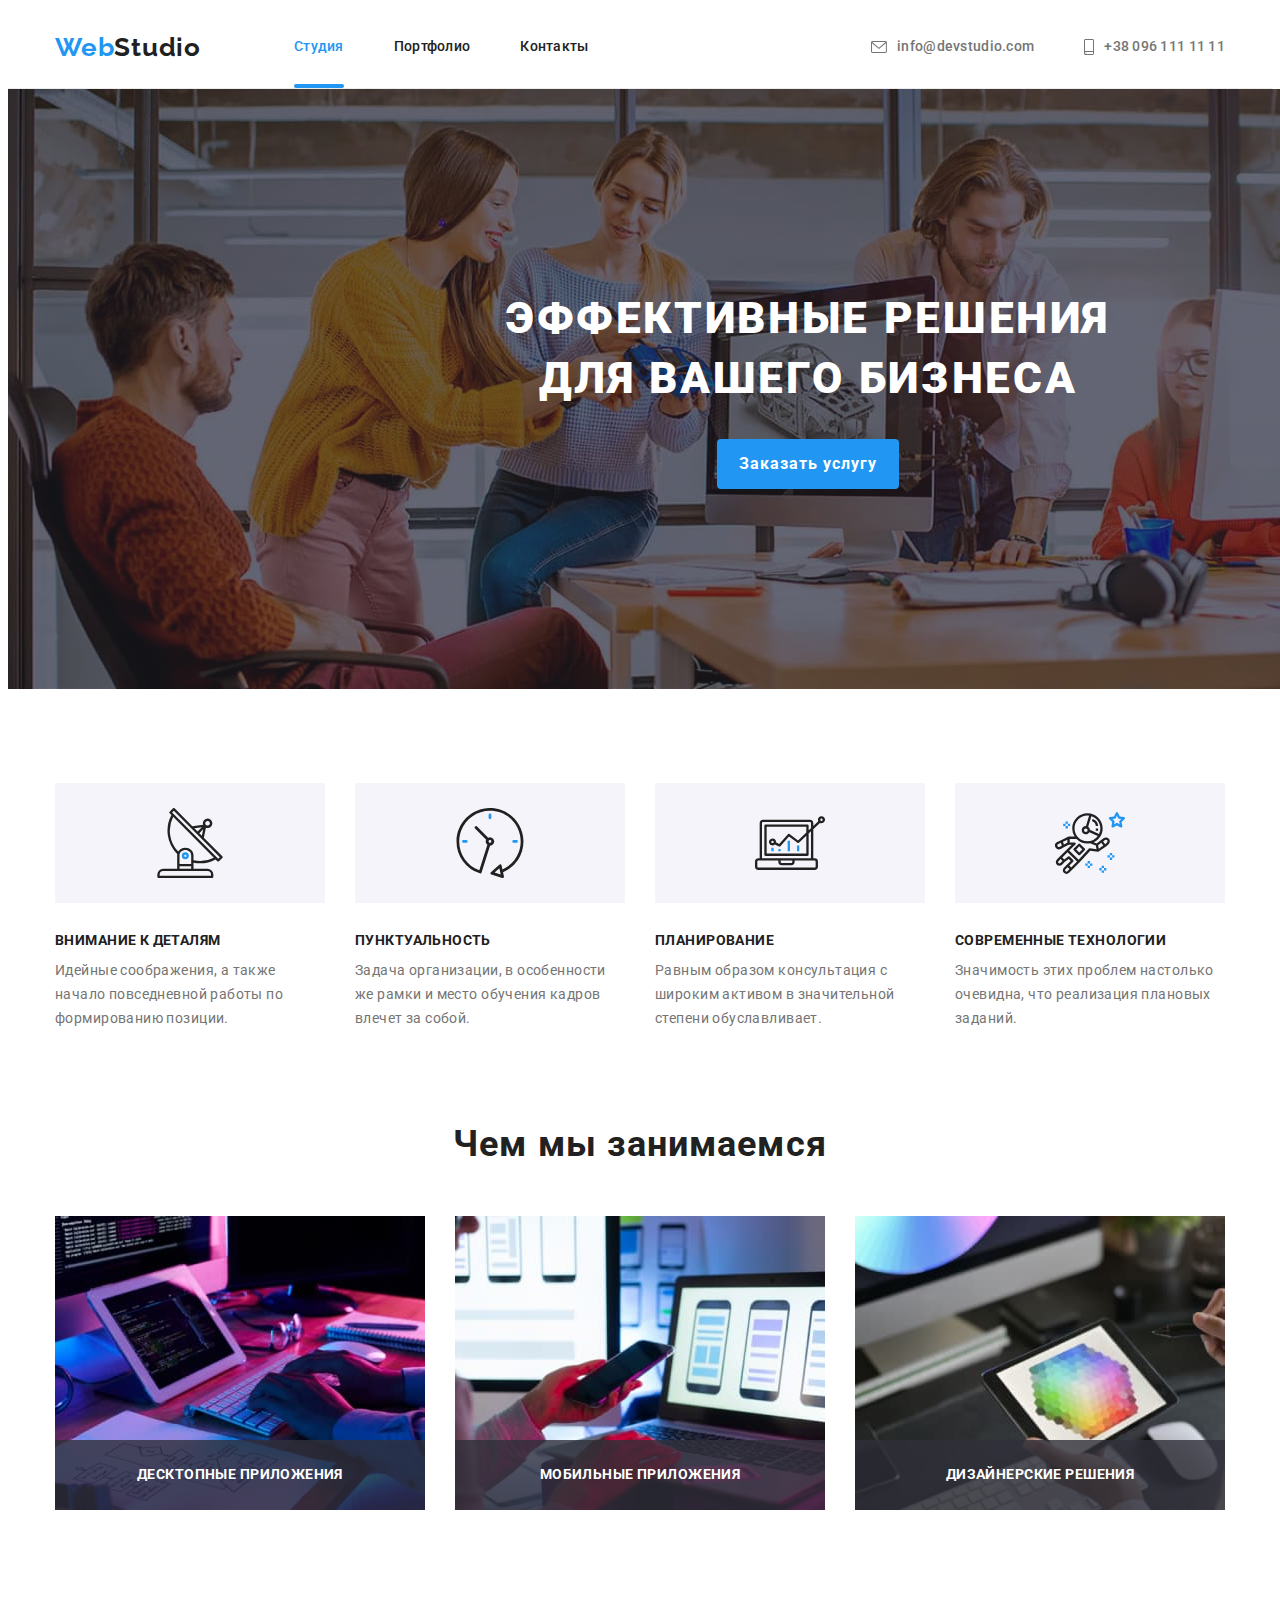
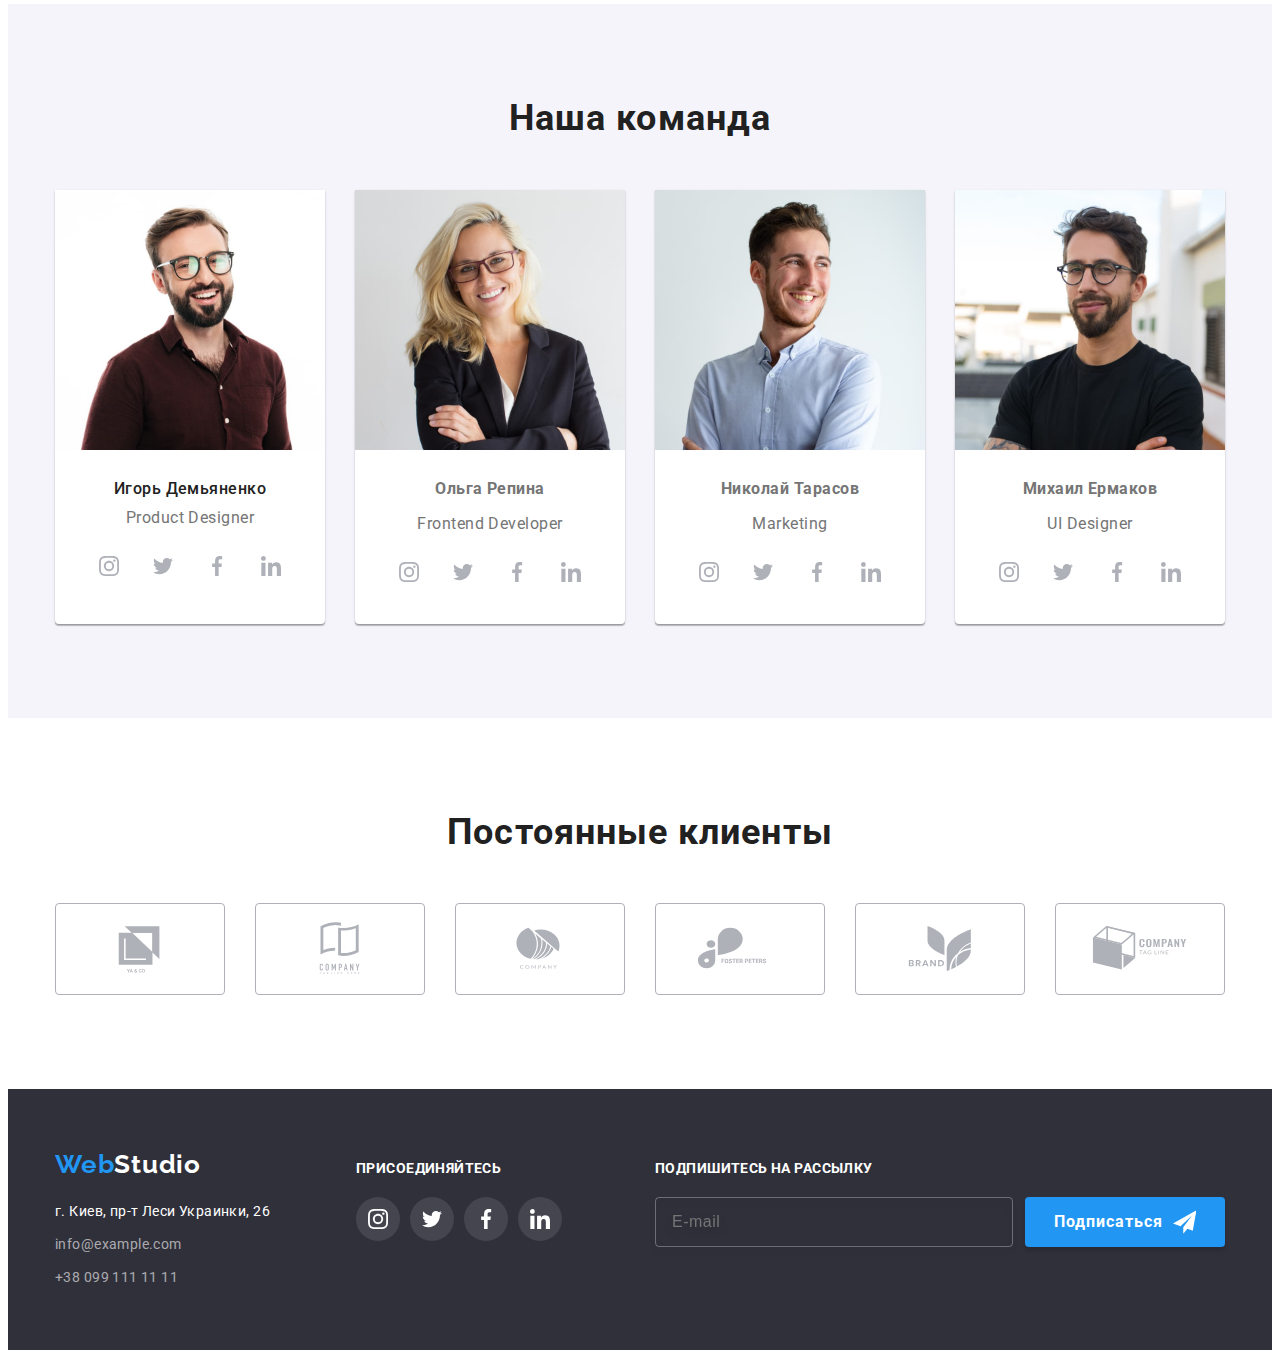
==== index.html @ 4dad7231 "Додані папки в sass" ====
<!DOCTYPE html>
<html lang="ru">
<head>
    <meta charset="UTF-8">
    <meta http-equiv="X-UA-Compatible" content="IE=edge">
    <meta name="viewport" content="width=device-width, initial-scale=1.0">
    <link rel="preconnect" href="https://fonts.googleapis.com">
    <link rel="preconnect" href="https://fonts.gstatic.com" crossorigin>
    <link href="https://fonts.googleapis.com/css2?family=Raleway:wght@700&family=Roboto:wght@400;500;700;900&display=swap"
        rel="stylesheet">
    <title>Document</title>
    <link rel="stylesheet" href="https://cdnjs.cloudflare.com/ajax/libs/modern-normalize/1.1.0/modern-normalize.min.css"
        integrity="sha512-wpPYUAdjBVSE4KJnH1VR1HeZfpl1ub8YT/NKx4PuQ5NmX2tKuGu6U/JRp5y+Y8XG2tV+wKQpNHVUX03MfMFn9Q=="
        crossorigin="anonymous" referrerpolicy="no-referrer" />
    <link rel="stylesheet" href="./css/styles.css">
</head>
<body>
    <!--Шапка сайта-->
<header class="header">
    <div class="container header-container">
    <nav class="header-nav">
    <a lang="en" class="logo header__logo link" href="">
        <span class="logo__accent">Web</span>Studio</a>
    <ul class="header-list">
        <li class="header-list__item">
            <a href="" class="header-list__link link current">Студия</a>
        </li>
        <li class="header-list__item">
            <a href="./portfolio.html" class="header-list__link link">Портфолио</a>
        </li>
        <li class="header-list__item">
            <a href="" class="header-list__link link">Контакты</a>
        </li>
    </ul>
    </nav>
    <ul class="header-contacts">
    <li class="header-contacts__item">
         <a href="mailto:info@devstudio.com" class="header-contacts__link link"> 
            <svg class="header-contacts__svg" width="16" height="12">
                <use href="./images/icons.svg#icon-envelope"></use>
            </svg> 
            info@devstudio.com</a>
    </li>
        <li class="header-contacts__item">
            <a href="tel:+380961111111" class="header-contacts__link link">
                <svg class="header-contacts__svg" width="10" height="16">
                    <use href="./images/icons.svg#icon-smartphone"></use>
                </svg>
                +38 096 111 11 11</a>
    </li>
    
    </ul>
    </div>
</header>
<main>
<!--Герой-->
<section class="hero">
    <div class="container">
    <h1 class="hero-title">
        Эффективные решения для вашего бизнеса
    </h1>
    <button type="button" class=" hero-btn button" data-modal-open>Заказать услугу</button>
    </div>
</section>


<!--Преимущества-->
<section class="benefits section">
    <div class="container">
    <h2 class="visually-hidden">
    Наши преимущества
    </h2>
    <ul class="benefits-list">
        <li class="benefits-list__item">
            <div class="benefits-list__container">
            <svg class="benefits-list__icon" width="70" height="70">
                <use href="./images/icons.svg#icon-antenna"></use>
            </svg>
            </div>
            <h3 class="benefits-list__title">Внимание к деталям
            </h3>
            <p class="benefits-list__text">Идейные соображения, а также начало повседневной работы по формированию позиции.</p>
            
        </li>
        <li class="benefits-list__item">
            <div class="benefits-list__container">
                <svg class="benefits-list__icon" width="70" height="70">
                    <use href="./images/icons.svg#icon-clock"></use>
                </svg>
            </div>
            <h3 class="benefits-list__title">
                Пунктуальность
            </h3>
            <p class="benefits-list__text">Задача организации, в особенности же рамки и место обучения кадров влечет за собой.</p>
        </li>
        <li class="benefits-list__item">
            <div class="benefits-list__container">
                <svg class="benefits-list__icon" width="70" height="70">
                    <use href="./images/icons.svg#icon-diagram"></use>
                </svg>
            </div>
            <h3 class="benefits-list__title">
                Планирование
            </h3>
            <p class="benefits-list__text">Равным образом консультация с широким активом в значительной степени обуславливает.</p>
        </li>
        <li class="benefits-list__item">
            <div class="benefits-list__container">
                <svg class="benefits-list__icon" width="70" height="70">
                    <use href="./images/icons.svg#icon-astronaut"></use>
                </svg>
            </div>
            <h3 class="benefits-list__title">
                Современные технологии
            </h3>
            <p class="benefits-list__text">Значимость этих проблем настолько очевидна, что реализация плановых заданий.</p>
        </li>
    </ul>
    </div>
</section>

<!--Работы-->
<section class="about section">
    <div class="container">
    <h2 class="about__title">
        Чем мы занимаемся
    </h2>
    <ul class="about-list">
        <li class="about-list__item">
            <img src="./images/img1.jpg" alt="Розметка изображения" width="370" height="294">
            <p class="about-list__text">Десктопные приложения</p>
        </li>
        <li class="about-list__item">
            <img src="./images/img2.jpg" alt="Моделирование" width="370" height="294">
            <p class="about-list__text">Мобильные приложения</p>
        </li>
        <li class="about-list__item">
            <img src="./images/img3.jpg" alt="Выбор цвета" width="370" height="294">
            <p class="about-list__text">Дизайнерские решения</p>
        </li>
    </ul>
    </div>
</section>

<!--Работники-->
<section class="team section">
    <div class="container">
    <h2 class="team__title">
        Наша команда
    </h2>
    <ul class="team-list">
        <li class="team-list__item">
            <img src="./images/Игорь_Демьяненко.jpg" alt="Первый мужчина" width="270" height="260">
            <div class="team-wrap">
            <h3 class="team-wrap__title">
                Игорь Демьяненко
            </h3>       
            <p class="team-wrap__text">
                Product Designer
            </p>
            <ul class="team-soc">
                <li class="team-soc__item">
                    <a href="" class="team-soc__link soc-link link">
                        <svg class="team-soc__icon" width="20" height="20">
                            <use href="./images/icons.svg#icon-instagram"></use>
                        </svg>
                    </a>
                </li>
                <li class="team-soc__item">
                    <a href="" class="team-soc__link soc-link link">
                        <svg class="team-soc__icon" width="20" height="20">
                            <use href="./images/icons.svg#icon-twitter"></use>
                        </svg>
                    </a>
                </li>
                <li class="team-soc__item">
                    <a href="" class="team-soc__link soc-link link">
                        <svg class="team-soc__icon" width="20" height="20">
                            <use href="./images/icons.svg#icon-facebook"></use>
                        </svg>
                    </a>
                </li>
                <li class="team-soc__item">
                    <a href="" class="team-soc__link soc-link link">
                        <svg class="team-soc__icon" width="20" height="20">
                            <use href="./images/icons.svg#icon-linkedin"></use>
                        </svg>
                    </a>
                </li>
            </ul>
            </div>
        </li>
        <li class="team-list__item">
            <img src="./images/Ольга_Репина.jpg" alt="Женщина" width="270" height="260">
            <div class="team-wrap">
            <h3 class="team-wrap__text">
                Ольга Репина
            </h3>
            <p  class="team-wrap__text">
                Frontend Developer
            </p>
            <ul class="team-soc">
                <li class="team-soc__item">
                    <a href="" class="team-soc__link soc-link link">
                        <svg class="team-soc__icon" width="20" height="20">
                            <use href="./images/icons.svg#icon-instagram"></use>
                        </svg>
                    </a>
                </li>
                <li class="team-soc__item">
                    <a href="" class="team-soc__link soc-link link">
                        <svg class="team-soc__icon" width="20" height="20">
                            <use href="./images/icons.svg#icon-twitter"></use>
                        </svg>
                    </a>
                </li>
                <li class="team-soc__item">
                    <a href="" class="team-soc__link soc-link link">
                        <svg class="team-soc__icon" width="20" height="20">
                            <use href="./images/icons.svg#icon-facebook"></use>
                        </svg>
                    </a>
                </li>
                <li class="team-soc__item">
                    <a href="" class="team-soc__link soc-link link">
                        <svg class="team-soc__icon" width="20" height="20">
                            <use href="./images/icons.svg#icon-linkedin"></use>
                        </svg>
                    </a>
                </li>
            </ul>
            </div>
        </li>
        <li class="team-list__item">
            <img src="./images/Николай_Тарасов.jpg" alt="Второй мужчина" width="270" height="260">
            <div class="team-wrap">
            <h3 class="team-wrap__text">
                Николай Тарасов
            </h3>
            <p class="team-wrap__text">
                Marketing
            </p>
            <ul class="team-soc">
                <li class="team-soc__item">
                    <a href="" class="team-soc__link soc-link link">
                        <svg class="team-soc__icon" width="20" height="20">
                            <use href="./images/icons.svg#icon-instagram"></use>
                        </svg>
                    </a>
                </li>
                <li class="team-soc__item">
                    <a href="" class="team-soc__link soc-link link">
                        <svg class="team-soc__icon" width="20" height="20">
                            <use href="./images/icons.svg#icon-twitter"></use>
                        </svg>
                    </a>
                </li>
                <li class="team-soc__item">
                    <a href="" class="team-soc__link soc-link link">
                        <svg class="team-soc__icon" width="20" height="20">
                            <use href="./images/icons.svg#icon-facebook"></use>
                        </svg>
                    </a>
                </li>
                <li class="team-soc__item">
                    <a href="" class="team-soc__link soc-link link">
                        <svg class="team-soc__icon" width="20" height="20">
                            <use href="./images/icons.svg#icon-linkedin"></use>
                        </svg>
                    </a>
                </li>
            </ul>
            </div>
        </li>
        <li class="team-list__item">
            <img src="./images/Михаил_Ермаков.jpg" alt="Третий мужчина" width="270" height="260">
            <div class="team-wrap">
            <h3 class="team-wrap__text">
                Михаил Ермаков
            </h3>
            <p class="team-wrap__text">
                UI Designer
            </p>
            <ul class="team-soc">
                <li class="team-soc__item">
                    <a href="" class="team-soc__link soc-link link">
                        <svg class="team-soc__icon" width="20" height="20">
                            <use href="./images/icons.svg#icon-instagram"></use>
                        </svg>
                    </a>
                </li>
                <li class="team-soc__item">
                    <a href="" class="team-soc__link soc-link link">
                        <svg class="team-soc__icon" width="20" height="20">
                            <use href="./images/icons.svg#icon-twitter"></use>
                        </svg>
                    </a>
                </li>
                <li class="team-soc__item">
                    <a href="" class="team-soc__link soc-link link">
                        <svg class="team-soc__icon" width="20" height="20">
                            <use href="./images/icons.svg#icon-facebook"></use>
                        </svg>
                    </a>
                </li>
                <li class="team-soc__item">
                    <a href="" class="team-soc__link soc-link link">
                        <svg class="team-soc__icon" width="20" height="20">
                            <use href="./images/icons.svg#icon-linkedin"></use>
                        </svg>
                    </a>
                </li>
            </ul>
            </div>
        </li>
    </ul>
    </div>
</section>

<!-- Клиенты -->
<section class="clients section">
    <div class="container">
        <h2 class="clients__title">
            Постоянные клиенты
        </h2>
        <ul class="clients-list">
            <li class="clients-list__item">
                <a href="" class="clients-list__link">
                    <svg class="clients-list__icon" width="106" height="60">
                        <use href="./images/icons.svg#icon-Logo-1"></use>
                    </svg>
                </a>
            </li>
            <li class="clients-list__item">
                <a href="" class="clients-list__link">
                    <svg class="clients-list__icon" width="106" height="60">
                        <use href="./images/icons.svg#icon-Logo-2"></use>
                    </svg>
                </a>
            </li>
            <li class="clients-list__item">
                <a href="" class="clients-list__link">
                    <svg class="clients-list__icon" width="106" height="60">
                        <use href="./images/icons.svg#icon-Logo-3"></use>
                    </svg>
                </a>
            </li>
            <li class="clients-list__item">
                <a href="" class="clients-list__link">
                    <svg class="clients-list__icon" width="106" height="60">
                        <use href="./images/icons.svg#icon-Logo-4"></use>
                    </svg>
                </a>
            </li>
            <li class="clients-list__item">
                <a href="" class="clients-list__link">
                    <svg class="clients-list__icon" width="106" height="60">
                        <use href="./images/icons.svg#icon-Logo-5"></use>
                    </svg>
                </a>
            </li>
            <li class="clients-list__item">
                <a href="" class="clients-list__link">
                    <svg class="clients-list__icon" width="106" height="60">
                        <use href="./images/icons.svg#icon-Logo-6"></use>
                    </svg>
                </a>
            </li>

        </ul>
    </div>
</section>

</main>
<!--Футер-->
<footer class="footer">
    <div class="footer__container container">
        <div class="footer-main">
        <a href="" class="logo footer__logo link" lang="en">
    <span class="logo__accent">Web</span>Studio</a>

<address class="footer-address">
    <ul class="footer-list">
        <li class="footer-list__item">
            <a class="footer-list__address link" href="https://www.google.com/maps/place/%D0%B1%D1%83%D0%BB%D1%8C%D0%B2%D0%B0%D1%80+%D0%9B%D0%B5%D1%81%D1%96+%D0%A3%D0%BA%D1%80%D0%B0%D1%97%D0%BD%D0%BA%D0%B8,+26,+%D0%9A%D0%B8%D1%97%D0%B2,+02000/@50.4265807,30.5361971,17z/data=!3m1!4b1!4m5!3m4!1s0x40d4cf0e033ecbe9:0x57a4dffefec77da0!8m2!3d50.4265807!4d30.5383858">г.
            Киев, пр-т Леси Украинки, 26</a>
        </li>
        <li class="footer-list__item">
            <a href="mailto:info@example.com" class="footer-list__link link">info@example.com</a>
        </li>
        <li class="footer-list__item">
            <a href="tel:+380991111111" class="footer-list__link link">+38 099 111 11 11</a>
        </li>
    </ul>
    
</address>
</div>
<div class="footer-call">
<h2 class="footer-call__title">
    присоединяйтесь
</h2>
<ul class="footer-soc">
    <li class="footer-soc__item">
        <a href="" class="footer-soc__link soc-link">
            <svg class="footer-soc-icon" width="20" height="20">
                <use href="./images/icons.svg#icon-instagram"></use>
            </svg>
        </a>
    </li>
    <li class="footer-soc__item">
        <a href="" class="footer-soc__link soc-link">
            <svg class="footer-soc-icon" width="20" height="20">
                <use href="./images/icons.svg#icon-twitter"></use>
            </svg>
        </a>
    </li>
    <li class="footer-soc__item">
        <a href="" class="footer-soc__link soc-link">
            <svg class="footer-soc-icon" width="20" height="20">
                <use href="./images/icons.svg#icon-facebook"></use>
            </svg>
        </a>
    </li>
    <li class="footer-soc__item">
        <a href="" class="footer-soc__link soc-link">
            <svg class="footer-soc-icon" width="20" height="20">
                <use href="./images/icons.svg#icon-linkedin"></use>
            </svg>
        </a>
    </li>
</ul>
</div>

<div class="footer-registration">
    <h2 class="footer-registration__title">Подпишитесь на рассылку</h2>
    <form class="footer-form">
        <div class="footer-form__wrap">
            <input type="email" name="footer-email" id="footer-email" class="footer-form__input" placeholder="E-mail">
            <button type="submit" class="footer-button button">Подписаться
            <svg class="footer-button__icon" width="24" height="24">
                <use href="./images/icons.svg#icon-send"></use>
            </svg>
        </button>
    </div>
    </form>
</div>
</div>
</footer>

<div class="backdrop is-hidden" data-modal>
    <div class="modal">
        <button type="button" class="modal__close" data-modal-close>
            <svg class="modal__icon" width="18" height="18">
                <use href="./images/icons.svg#icon-close"></use>
            </svg>
            </button>

            <p class="modal__title">Оставьте свои данные, мы вам перезвоним</p>
            <form class="modal-form">
                <div class="form-field">
                    <label for="user-name" class="form-field__label">Имя</label>
                    <div class="form-field__input-wrap">
                    <input type="text" name="user-name"  id="user-name" class="form-field__input">
                    <svg class="form-field__icon" width="18" height="18">
                        <use href="./images/icons.svg#icon-person-modal"></use>
                    </svg>
                    </div>
                </div>

                <div class="form-field">
                    <label for="user-tel" class="form-field__label">Телефон</label>
                    <div class="form-field__input-wrap">
                    <input type="email" name="user-tel" id="user-tel" class="form-field__input">
                    <svg class="form-field__icon" width="18" height="18">
                        <use href="./images/icons.svg#icon-phone-modal"></use>
                    </svg>
                    </div>
                </div>

                <div class="form-field">
                    <label for="user-mail" class="form-field__label">Почта</label>
                    <div class="form-field__input-wrap">
                    <input type="tel" name="user-mail" id="user-mail" class="form-field__input">
                    <svg class="form-field__icon" width="18" height="18">
                        <use href="./images/icons.svg#icon-email-modal"></use>
                    </svg>
                    </div>
                </div>

                <div class="form-field">
                    <label for="user-text" class="form-field__label">Комментарий</label>
                    
                    <textarea name="user-text" id="user-text" class="form-field__text" placeholder="Введите текст"></textarea>
                </div>

                <div class="form-field">
                    <input type="checkbox" class="form-field__check visually-hidden" id="modal-check" name="privacy-check" >
                    <label for="modal-check" class="form-field__check-text"> 
                        <span class="form-field__custom-checkbox">
                        <svg class="form-field__check-icon" width="16" height="15">
                            <use href="./images/icons.svg#icon-check"></use>
                        </svg>
                    </span>
                    Соглашаюсь с рассылкой и принимаю   <a href="" class="form-field__accent-text">Условия договора</a></label>
                    
                </div>
                


                <button type="submit" class="modal__button button">Отправить</button>
                

            </form>
        
    </div>
</div>

<script src="./js/modal.js"></script>
    
</body>
</html>
---- css/styles.css ----
html {
    box-sizing: border-box;
}
*, 
*::before,
*::after{
    box-sizing: inherit;
}
:root {
    --hero-background-color: #2F303A;
    --second-background-color: #F5F4FA;
    --footer-background-color: #2F303A;
    --first-header-color: #212121;
    --second-header-color: #757575;
    --hero-color: #ffffff;
    --title-color: #212121;
    --after-title-color: #757575;
    --first-btn-color: #ffffff;
    --second-btn-color: #212121;
    --accent-color: #2196F3;
    --first-footer-color: #ffffff;
    --second-footer-color: rgba(255, 255, 255, 0.6);
    --first-logo-color: #212121;
    --second-logo-color: #ffffff;
    --first-icon-color: #AFB1B8;
    --second-icon-color: #ffffff;
    --overlay-color: #ffffff;
    --modal-background-color: #ffffff;
    --modal-color: #212121;
}


p, h1, h2, h3, h4, h5, h6 {
    margin: 0;
}

ul {
    list-style: none;
    margin: 0;
    padding-left: 0;
}

img {
    display: block;
    max-width: 100%;
    height: auto
}


.container {
    width: 1200px;
    padding-left: 15px;
    padding-right: 15px;
    margin: 0 auto;

}

body {
    font-family: Roboto, sans-serif;
    background-color: #ffffff;
    color: var(--title-color);
    
}


.link {
    text-decoration: none;    
}

.section {
    padding-top: 94px;
    padding-bottom: 94px;
}

/* -----------Шапка сайта-------------- */

.header {
    padding-top: 24px;
    padding-bottom: 25px;
    border-bottom: 1px solid #ECECEC
}

.logo {
    font-family: 'Raleway';
    font-weight: 700;
    font-size: 26px;
    line-height: 1.19;
    letter-spacing: 0.03em;
    color: var(--first-logo-color);
}

.logo__accent {
    color: var(--accent-color);
}

.header__logo {
    margin-right: 93px;
}


.header-container {
    display: flex;
    align-items: center;
}

.header-nav {
    display: flex;
}

.header-list {
    display: flex;
    align-items: center;
}

.header-list__item:not(:last-child) {
    margin-right: 50px;
}
 
.header-contacts {
    display: flex;
    margin-left: auto;
}

.header-contacts__item:not(:last-child) {
    margin-right: 50px;
}

.header-list__link,
.header-contacts__link {
    font-weight: 500;
    font-size: 14px;
    line-height: 1.14;
    letter-spacing: 0.02em;   
}

.header-list__link {
    position: relative;
    display: block;
    color: var(--first-header-color);
    transition-property:color;
    transition-duration: 250ms;
    transition-timing-function: cubic-bezier(0.4, 0, 0.2, 1);
}



.header-list__link.current {
    color: var(--accent-color);
    position: relative;
}

.header-list__link.current::after {
    position: absolute;
    content: '';
    display: block;
    width: 100%;
    height: 4px;
    left: 0;
    bottom: -33px;
    background-color: var(--accent-color);
    border-radius: 2px;
}

.header-contacts__link {
    display: flex;
    justify-content: center;
    align-items: center;
    color: var(--second-header-color);
    transition-property:color;
    transition-duration: 250ms;
    transition-timing-function: cubic-bezier(0.4, 0, 0.2, 1);
}

.header-link:hover,
.header-link:focus,
.header-contacts__link:hover,
.header-contacts__link:focus {
    color: var(--accent-color);
    fill: var(--accent-color);
}

.header-contacts__svg {

    margin-right: 10px;
    fill: currentColor
}



/*-------- Герой ----------- */

.hero {
    width: 1600px;
    margin-left: auto;
    margin-right: auto;
    padding-bottom: 200px;
    padding-top: 200px;
    background-color: var(--hero-background-color);
    background-image: linear-gradient(rgba(47, 48, 58, 0.4), rgba(47, 48, 58, 0.4)),
    url(../images/hero-bg-img.jpg);
    background-repeat: no-repeat;
    background-position: center;
    background-size: cover;
}


.hero-title {
    width: 696px;
    margin-right: auto;
    margin-left: auto;
    margin-bottom: 30px;
    font-weight: 900;
    font-size: 44px;
    line-height: 1.36; 
    text-align: center;
    letter-spacing: 0.06em;
    text-transform: uppercase;
    color: var(--hero-color);
}

.hero-btn {
    margin: auto;
    padding: 10px 22px;
    border: none;
    border-radius: 4px;
    font-weight: 700;
    font-size: 16px;
    line-height: 1.88;
    display: flex;
    align-items: center;
    text-align: center;
    letter-spacing: 0.06em;
    color: var(--first-btn-color);
    background-color: var(--accent-color);
    transition-property:background-color;
    transition-duration: 250ms;
    transition-timing-function: cubic-bezier(0.4, 0, 0.2, 1);
}

.hero-btn:hover,
.hero-btn:focus {
    background-color: #188CE8;

}


/* -------------Преимущества------------ */
.visually-hidden {
    position: absolute;
    white-space: nowrap;
    width: 1px;
    height: 1px;
    overflow: hidden;
    border: 0;
    padding: 0;
    clip: rect(0 0 0 0);
    clip-path: inset(50%);
    margin: -1px;
}


.benefits-list {
    display: flex;
}

.benefits-list__title {
    margin-bottom: 10px;
    font-weight: 700;
    font-size: 14px;
    line-height: 1.14;
    letter-spacing: 0.03em;
    text-transform: uppercase;
    
}

.benefits-list__text {
    max-width: 270px;
    font-size: 14px;
    line-height: 1.71;
    letter-spacing: 0.03em;
    color: var(--after-title-color);
}

.benefits-list__item:not(:last-child) {
    margin-right: 30px;
}

.benefits-list__container {
    display: flex;
    justify-content: center;
    align-items: center;
    margin-bottom: 30px;
    width: 270px;
    height: 120px;
    background-color: var(--second-background-color);
}



/* --------- Работы --------- */

.about {
    padding-top: 0;
}

.about__title {
    margin-bottom: 50px;
    font-weight: 700;
    font-size: 36px;
    line-height: 1.16;
    text-align: center;
    letter-spacing: 0.03em;
}

.about-list {
    display: flex;
}

.about-list__item {
    position: relative;
    
}

.about-list__item:not(:last-child) {
    margin-right: 30px;
}

.about-list__text {
    position: absolute;
    display: flex;
    height: 70px;
    width: 100%;
    bottom: 0;
    font-weight: 700;
    font-size: 14px;
    line-height: 1.14;
    letter-spacing: 0.03em;
    text-transform: uppercase;
    color: var(--overlay-color);
    background: rgba(47, 48, 58, 0.8);
    justify-content: center;
    align-items: center;
}
/* --------- Работники --------- */

.team {
    background-color: var(--second-background-color);
}

.team__title {
    margin-bottom: 50px;
    font-weight: 700;
    font-size: 36px;
    line-height: 1.16;
    text-align: center;
    letter-spacing: 0.03em;
    
}
.team-list__item {
    text-align: center;
    background: var(--hero-color);
    box-shadow: 0px 1px 3px rgba(0, 0, 0, 0.12),
    0px 1px 1px rgba(0, 0, 0, 0.14),
    0px 2px 1px rgba(0, 0, 0, 0.2);
    border-radius: 0px 0px 4px 4px;
}

.team-list__item:not(:last-child) {
    margin-right: 30px;
}

.team-list {
    display: flex;
}
.team-wrap__title { 
    margin-bottom: 10px;
    font-weight: 500;
    font-size: 16px;
    line-height: 1.18;
    letter-spacing: 0.03em;
    
}

.team-wrap {
    padding-top: 30px;
    padding-bottom: 30px;
}



.team-wrap__text {
    font-size: 16px;
    line-height: 1.18;
    letter-spacing: 0.03em;
    color: var(--after-title-color);
    margin-bottom: 16px;
}

.team-soc {
    display: flex;
    justify-content: center;
}
.team-soc__item + .team-soc__item {
    margin-left: 10px;
}

.team-soc__link {
    /* display: flex;
    align-items: center;
    justify-content: center;
    width: 44px;
    height: 44px; */
    background: #FFFFFF;
    /* border-radius: 50%; */
    color: var(--first-icon-color);
    transition-property:background-color, color;
    transition-duration: 250ms;
    transition-timing-function: cubic-bezier(0.4, 0, 0.2, 1);
}

.team-soc__icon {
    fill: currentColor;
}

.team-soc__link:hover,
.team-soc__link:focus {
    background-color: var(--accent-color);
    color: var(--second-icon-color);
}

/* ---------------Клиенты---------------------- */

.clients__title {
    margin-bottom: 50px;
    font-weight: 700;
    font-size: 36px;
    line-height: 1.16;
    text-align: center;
    letter-spacing: 0.03em;
}

.clients-list {
    display: flex;
    justify-content: center;
}

.clients-list__item +.clients-list__item {
    margin-left: 30px;
}

.clients-list__link {
    display: flex;
    justify-content: center;
    align-items: center;
    width: 170px;
    height: 92px;
    border: 1px solid var(--first-icon-color);
    border-radius: 4px;
    color: var(--first-icon-color);
    transition-property: color, border-color;
    transition-duration: 250ms;
    transition-timing-function: cubic-bezier(0.4, 0, 0.2, 1);
}

.clients-list__icon {
    fill: currentColor;
}

.clients-list__link:hover,
.clients-list__link:focus {
    color: var(--accent-color);
    border-color: var(--accent-color);
}


/* -------------Футер----------- */
.footer {
    
    padding-top: 60px;
    padding-bottom: 60px;
    background-color: var(--footer-background-color);
}

.footer__logo {
    color: var(--second-logo-color) ;
}

.footer-address {
    margin-top: 20px;
}

.footer-list__address,
.footer-list__link {
    
    font-size: 14px;
    line-height: 1.71;
    letter-spacing: 0.03em;
    font-style: normal;
    transition-property:color;
    transition-duration: 250ms;
    transition-timing-function: cubic-bezier(0.4, 0, 0.2, 1);
    
}
.footer-list__address {
    color: var(--first-footer-color);
}

.footer-list__link {
   color: var(--second-footer-color);
}


.footer-list__item:not(:last-child) {
    margin-bottom: 9px;
}

.footer-list__address:hover,
.footer-list__address:focus,
.footer-list__link:hover,
.footer-list__link:focus {
    color: var(--accent-color);
}

.footer__container {
    display: flex;
    align-items: baseline;
}
.footer-main {
    margin-right: 70px;
    flex-grow: 1;
}

.footer-call {
    margin-right: 93px;
}

.footer-call__title {
    margin-bottom: 20px;
    font-weight: 700;
    font-size: 14px;
    line-height: 1.14;
    letter-spacing: 0.03em;
    text-transform: uppercase;
    font-style: normal;
    color: var(--first-footer-color);
}

.footer-soc {
    display: flex;
    justify-content: center;
}
.footer-soc__item + .footer-soc__item {
    margin-left: 10px;
}

.footer-soc__link {
    /* display: flex;
    align-items: center;
    justify-content: center;
    width: 44px; 
    height: 44px; */
    background: rgba(255, 255, 255, 0.1);
    /* border-radius: 50%; */
    color: var(--second-icon-color);
    transition-property:background-color;
    transition-duration: 250ms;
    transition-timing-function: cubic-bezier(0.4, 0, 0.2, 1);

}


.soc-link {
    display: flex;
    align-items: center;
    justify-content: center;
    width: 44px;
    height: 44px;
    border-radius: 50%;

}


.footer-soc-icon {
    fill: currentColor;
}

.footer-soc__link:hover,
.footer-soc__link:focus {
    background-color: var(--accent-color);
}

.footer-registration__title {
    margin-bottom: 20px;
    font-weight: 700;
    font-size: 14px;
    line-height: 1.14;
    letter-spacing: 0.03em;
    text-transform: uppercase;
    font-style: normal;
    color: var(--first-footer-color);
}
.footer-form__wrap {
    display: flex;
}

.footer-form__input {
    background-color: transparent;
    border: 1px solid rgba(255, 255, 255, 0.3);
    box-sizing: border-box;
    padding-left: 16px;
    margin-right: 12px;
    filter: drop-shadow(0px 4px 4px rgba(0, 0, 0, 0.15));
    border-radius: 4px;
    width: 358px;
    height: 50px;
    font-size: 16px;
    line-height: 1.25;
    display: flex;
    align-items: center;
    letter-spacing: 0.03em;
    outline: none;
    
    color: rgba(255, 255, 255, 0.6);
    transition: border-color 250ms cubic-bezier(0.4, 0, 0.2, 1);
}

.footer-form__input:focus {
    border-color: var(--accent-color);
}



.footer-button {
    font-weight: 700;
    font-size: 16px;
    line-height: 1.88;
    display: flex;
    align-items: center;
    text-align: center;
    letter-spacing: 0.06em;
    width: 200px;
    height: 50px;
    padding: 10px 29px;
    background: var(--accent-color);
    color: var(--first-btn-color);
    box-shadow: 0px 4px 4px rgba(0, 0, 0, 0.15);
    border-radius: 4px;
    outline: transparent;
    border: none;
    /* cursor: pointer; */
    /* position: relative; */


    transition: background-color 250ms cubic-bezier(0.4, 0, 0.2, 1),
    box-shadow 250ms cubic-bezier(0.4, 0, 0.2, 1);
    cursor: pointer;
}



.footer-button__icon {
    /* position: absolute;
    right: 28px; */
    margin-left: 10px;
    fill: var(--first-btn-color);
}





/* -----------------Backdrop-------------------- */

.backdrop {
    position: fixed;
    top: 0;
    width: 100%;
    height: 100%;
    background: rgba(0, 0, 0, 0.2);
    transition: opacity 250ms, visibility 250ms;
}

.backdrop.is-hidden .modal{
    transform: scale(0.3);
}


.modal {
    position: absolute;
    top: 50%;
    left: 50%;
    transform: translate(-50%,-50%) scale(1);
    width: 528px;
    min-height: 581px;
    background-color: var(--second-background-color);
    box-shadow: 0px 1px 3px rgba(0, 0, 0, 0.12),
    0px 1px 1px rgba(0, 0, 0, 0.14),
    0px 2px 1px rgba(0, 0, 0, 0.2);
    border-radius: 4px;
    transition: transform 250ms;
    background-color: var(--modal-background-color);
    padding: 40px;
}


.modal__close {
    position: absolute;
    display: flex;
    justify-content: center;
    align-items: center;
    top: 8px;
    right: 8px;
    width: 30px;
    height: 30px;
    border: 1px solid rgba(0, 0, 0, 0.1);
    border-radius: 50%;
    background-color: transparent;
    cursor: pointer;
    
}

.is-hidden {
    opacity: 0;
    pointer-events: 0;
    visibility: hidden;
}

.modal__title {
    font-weight: 700;
    font-size: 20px;
    line-height: 1.15;
    text-align: center;
    letter-spacing: 0.03em;
    color: var(--title-color);
    margin-bottom: 12px;
}

.form-field {
    display: block;
    margin-bottom: 10px;
}


.form-field__label {
    display: block;
    font-size: 12px;
    line-height: 1.17;
    letter-spacing: 0.01em;
    color: var(--after-title-color);
    margin-bottom: 4px;
}

.form-field__input-wrap {
    position: relative;
}



.form-field__input {
    width: 100%;
    height: 40px;
    border: 1px solid rgba(33, 33, 33, 0.2);
    box-sizing: border-box;
    border-radius: 4px;   
    outline: none;
    padding-left: 42px;
    transition-property: border-color;
    transition-duration: 250ms;
    transition-timing-function: cubic-bezier(0.4, 0, 0.2, 1);
}

.form-field__input:focus {
    border-color: var(--accent-color);
}

.form-field__input:focus + .form-field__icon {
    fill: var(--accent-color);
}

.form-field__icon {
    position: absolute;
    left: 15px;
    top: 50%;
    transform: translateY(-50%);
    transition-property: fill;
    transition-duration: 250ms;
    transition-timing-function: cubic-bezier(0.4, 0, 0.2, 1);
}


.form-field__text {
    width: 100%;
    height: 120px;
    resize: none;
    border: 1px solid rgba(33, 33, 33, 0.2);
    box-sizing: border-box;
    border-radius: 4px;
    outline: none;
    padding: 12px 16px;
    font-size: 12px;
    line-height: 1.17;
    letter-spacing: 0.01em;
    transition-property: border-color;
    transition-duration: 250ms;
    transition-timing-function: cubic-bezier(0.4, 0, 0.2, 1);
}

.form-field__text::placeholder {
    color: rgba(117, 117, 117, 0.5);
}

.form-field__text:focus {
    border-color: var(--accent-color);
}

.form-field__check-text {
    font-size: 14px;
    line-height: 1.71;
    letter-spacing: 0.03em;
    color: var(--after-title-color);
    display: flex;
    align-items: center;
    justify-content: center;
}

.form-field__accent-text {
    color: var(--accent-color);
}


.form-field__check-text .form-field__custom-checkbox {
    width: 16px;
    height: 15px;
    border: 2px solid var(--modal-color);
    border-radius: 2px;
    margin-right: 7px;
    display: flex;
    align-items: center;
    justify-content: center;
    transition: border-color 250ms cubic-bezier(0.4, 0, 0.2, 1);
}
.form-field__check-icon {
    fill: transparent;
}



.form-field__check:checked+.form-field__check-text .form-field__custom-checkbox {
    background-color: var(--accent-color);
    border: none;
}

.form-field__check:checked+.form-field__check-text .form-field__check-icon {
    fill: #ffffff;
}



.modal__button {
    background-color: var(--accent-color);
    color: var(--first-btn-color);
    display: flex;
    align-items: center;
    text-align: center;
    padding: 10px 55px;
    margin: auto;
    margin-top: 30px;
    box-shadow: 0px 4px 4px rgba(0, 0, 0, 0.15);
    border-radius: 4px;
    border: none;
    font-size: 16px;
    line-height: 1.88;
    letter-spacing: 0.06em;
    /* cursor: pointer; */
    transition-property:background-color, box-shadow;
    transition-duration: 250ms;
    transition-timing-function: cubic-bezier(0.4, 0, 0.2, 1),
    ;
}

.modal__btn:hover,
.modal__btn:focus {
    background-color: #188CE8;
}


/* -----------------Портфолио------------ */



.draft-list__btn {
    padding: 6px 22px;
    border: none;
    border-radius: 4px;
    font-weight: 500;
    font-size: 16px;
    line-height: 1.62;
    letter-spacing: 0.03em;
    transition-property:background-color, color, box-shadow;
    transition-duration: 250ms;
    transition-timing-function: cubic-bezier(0.4, 0, 0.2, 1);
}

.draft-list__btn:hover,
.draft-list__btn:focus {
    background-color: var(--accent-color);
    color: var(--first-btn-color);
    box-shadow: 0px 3px 1px rgba(0, 0, 0, 0.1),
    0px 1px 2px rgba(0, 0, 0, 0.08),
    0px 2px 2px rgba(0, 0, 0, 0.12);
    border-radius: 4px;
}

.button {
    font-family: inherit;
    cursor: pointer;
}

.draft-list {
    display: flex;
    margin-bottom: 50px;
    justify-content: center;
}


.draft-list__item:not(:last-child) {
    margin-right: 8px;
}
.projects-list {
    display: flex;
    flex-wrap: wrap;  
}

.projects-caption {
    padding: 20px 24px;
    border-left: 1px solid #EEEEEE;
    border-right: 1px solid #EEEEEE;
    border-bottom: 1px solid #EEEEEE;
}


.projects-caption__title {
    margin-bottom: 4px;
    font-weight: 700;
    font-size: 18px;
    line-height: 2;    
    letter-spacing: 0.06em;
    color: var(--title-color);
}

.projects-caption__text {
    font-size: 16px;
    line-height: 1.88;
    letter-spacing: 0.03em;
    color: var(--after-title-color);
}

.projects-list__link {
    display: block;
    text-decoration: none;
}

.projects-list__item {
    width: 370px;
    margin-right: 30px;
    margin-bottom: 30px;
    background: #FFFFFF;
}

.projects-list__link:hover .projects-cover__text,
.projects-list__link:focus .projects-cover__text {
    transform: translateY(0);
}

.projects-cover {
    position: relative;
    overflow: hidden;
}

.projects-cover__text {
    position: absolute;
    top: 0;
    left: 0;
    background-color: var(--accent-color);
    color: var(--overlay-color);
    font-size: 18px;
    line-height: 1.56;
    letter-spacing: 0.03em;
    padding: 63px 24px;
    transform: translateY(100%);
    transition-property:transform, box-shadow;
    transition-duration: 250ms;
    transition-timing-function: cubic-bezier(0.4, 0, 0.2, 1);
}

.projects-list__link:hover,
.projects-list__link:focus {
    box-shadow: 0px 1px 1px rgba(0, 0, 0, 0.12),
    0px 4px 4px rgba(0, 0, 0, 0.06),
    1px 4px 6px rgba(0, 0, 0, 0.16);
}

.projects-list__item:nth-child(3n) {
    margin-right: 0px;
}


.projects-list__item:nth-last-child(-n+3) {
    margin-bottom: 0px;
}
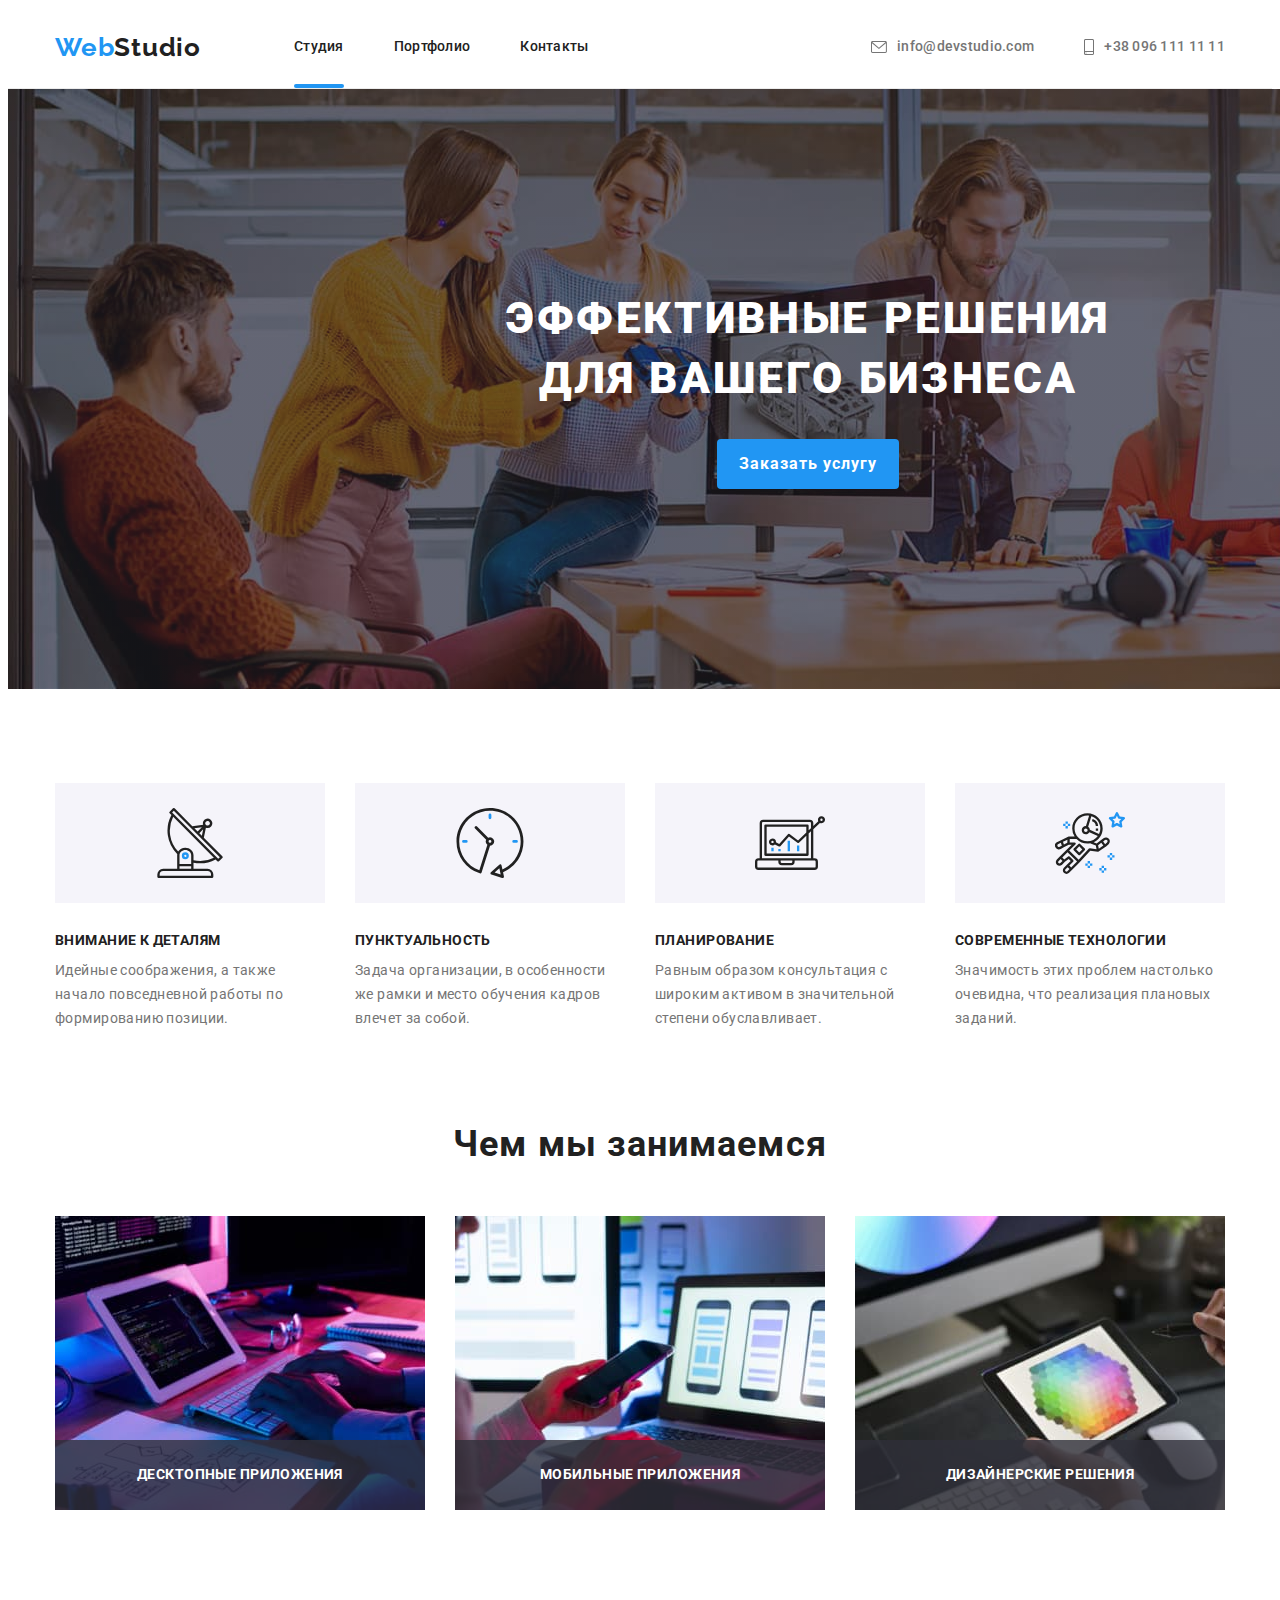
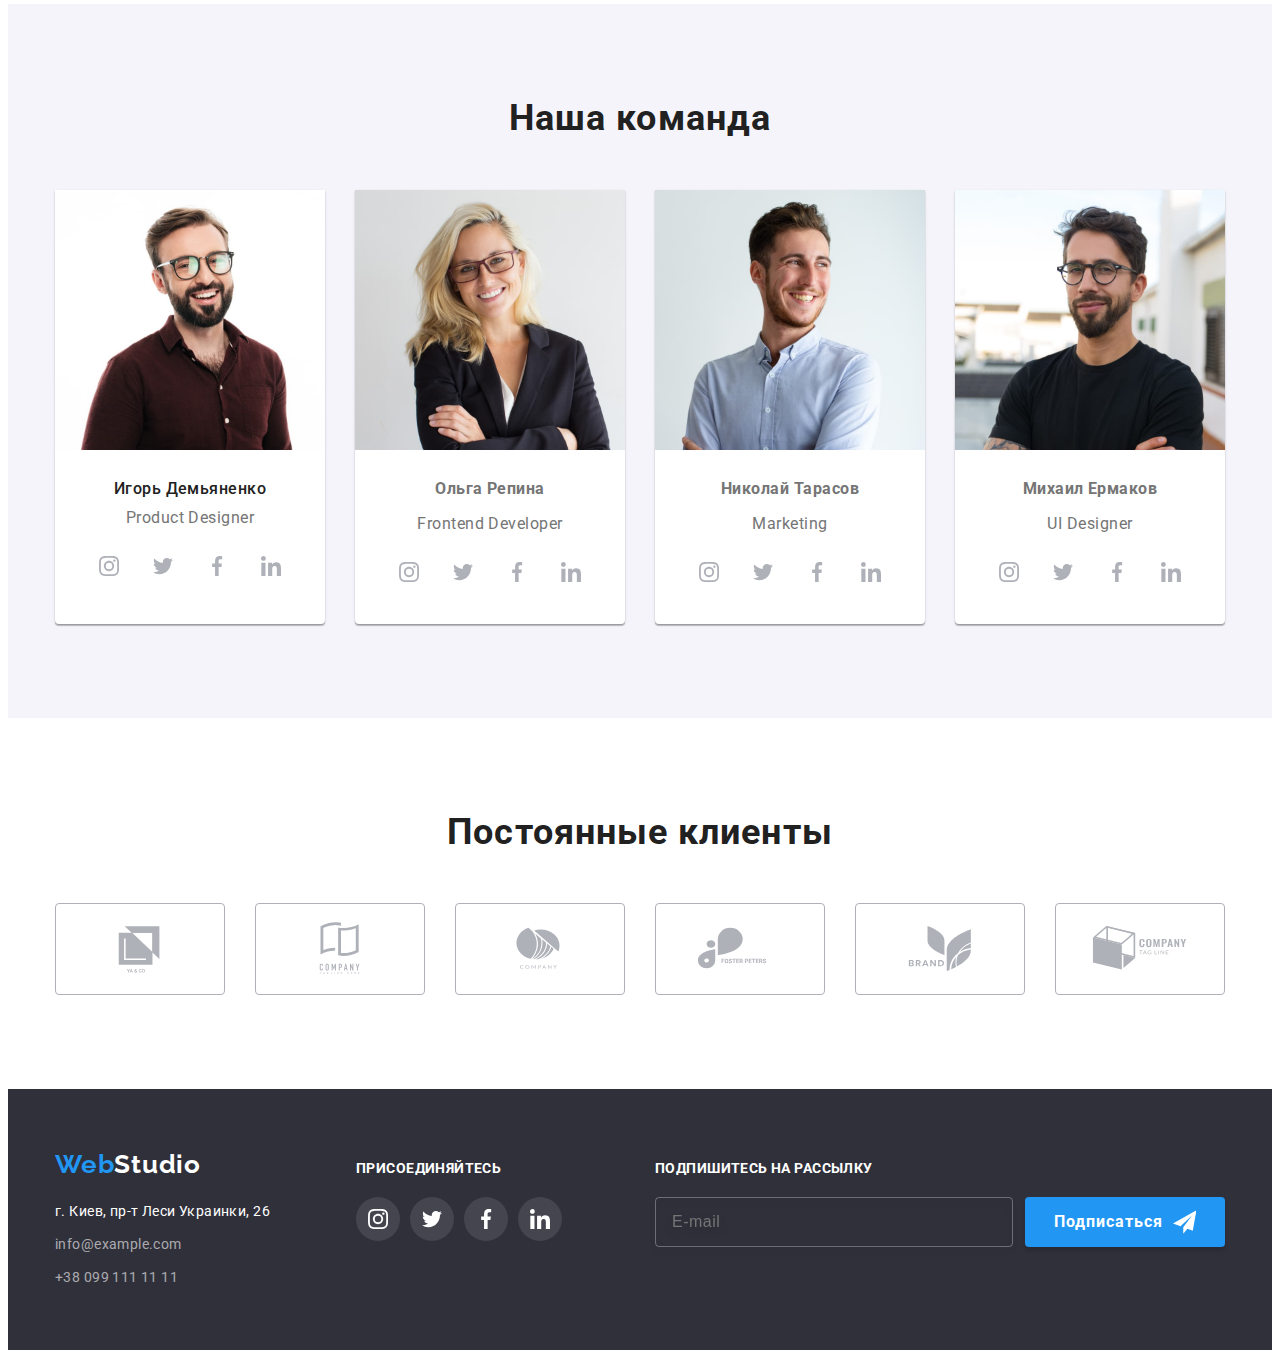
==== commit fd4561d4: "SASS-процес" ====
--- a/index.html
+++ b/index.html
@@ -12,7 +12,7 @@
     <link rel="stylesheet" href="https://cdnjs.cloudflare.com/ajax/libs/modern-normalize/1.1.0/modern-normalize.min.css"
         integrity="sha512-wpPYUAdjBVSE4KJnH1VR1HeZfpl1ub8YT/NKx4PuQ5NmX2tKuGu6U/JRp5y+Y8XG2tV+wKQpNHVUX03MfMFn9Q=="
         crossorigin="anonymous" referrerpolicy="no-referrer" />
-    <link rel="stylesheet" href="./css/styles.css">
+    <link rel="stylesheet" href="./css/main.css">
 </head>
 <body>
     <!--Шапка сайта-->
--- a/css/main.css
+++ b/css/main.css
@@ -0,0 +1,895 @@
+:root {
+  --hero-background-color: #2F303A;
+  --second-background-color: #F5F4FA;
+  --footer-background-color: #2F303A;
+  --first-header-color: #212121;
+  --second-header-color: #757575;
+  --hero-color: #ffffff;
+  --title-color: #212121;
+  --after-title-color: #757575;
+  --first-btn-color: #ffffff;
+  --second-btn-color: #212121;
+  --accent-color: #2196F3;
+  --first-footer-color: #ffffff;
+  --second-footer-color: rgba(255, 255, 255, 0.6);
+  --first-logo-color: #212121;
+  --second-logo-color: #ffffff;
+  --first-icon-color: #AFB1B8;
+  --second-icon-color: #ffffff;
+  --overlay-color: #ffffff;
+  --modal-background-color: #ffffff;
+  --modal-color: #212121;
+  --roboto-font-family: "Roboto", sans-serif;
+  --raleway-font-family: "Raleway", sans-serif;
+}
+
+html {
+  box-sizing: border-box;
+}
+
+*,
+*::before,
+*::after {
+  box-sizing: inherit;
+}
+
+body {
+  font-family: var(--roboto-font-family);
+  background-color: #ffffff;
+  color: var(--title-color);
+}
+
+.link {
+  text-decoration: none;
+}
+
+p,
+h1,
+h2,
+h3,
+h4,
+h5,
+h6 {
+  margin: 0;
+}
+
+ul {
+  list-style: none;
+  margin: 0;
+  padding-left: 0;
+}
+
+img {
+  display: block;
+  max-width: 100%;
+  height: auto;
+}
+
+.visually-hidden {
+  position: absolute;
+  white-space: nowrap;
+  width: 1px;
+  height: 1px;
+  overflow: hidden;
+  border: 0;
+  padding: 0;
+  clip: rect(0 0 0 0);
+  clip-path: inset(50%);
+  margin: -1px;
+}
+
+.container {
+  width: 1200px;
+  padding-left: 15px;
+  padding-right: 15px;
+  margin: 0 auto;
+}
+
+.section {
+  padding-top: 94px;
+  padding-bottom: 94px;
+}
+
+.logo {
+  font-family: var(--raleway-font-family);
+  font-weight: 700;
+  font-size: 26px;
+  line-height: 1.19;
+  letter-spacing: 0.03em;
+  color: var(--first-logo-color);
+}
+
+.logo__accent {
+  color: var(--accent-color);
+}
+
+.backdrop {
+  position: fixed;
+  top: 0;
+  width: 100%;
+  height: 100%;
+  background: rgba(0, 0, 0, 0.2);
+  transition: opacity 250ms, visibility 250ms;
+}
+
+.backdrop.is-hidden .modal {
+  transform: scale(0.3);
+}
+
+.modal {
+  position: absolute;
+  top: 50%;
+  left: 50%;
+  transform: translate(-50%, -50%) scale(1);
+  width: 528px;
+  min-height: 581px;
+  background-color: var(--second-background-color);
+  box-shadow: 0px 1px 3px rgba(0, 0, 0, 0.12), 0px 1px 1px rgba(0, 0, 0, 0.14), 0px 2px 1px rgba(0, 0, 0, 0.2);
+  border-radius: 4px;
+  transition: transform 250ms;
+  background-color: var(--modal-background-color);
+  padding: 40px;
+}
+
+.modal__close {
+  position: absolute;
+  display: flex;
+  justify-content: center;
+  align-items: center;
+  top: 8px;
+  right: 8px;
+  width: 30px;
+  height: 30px;
+  border: 1px solid rgba(0, 0, 0, 0.1);
+  border-radius: 50%;
+  background-color: transparent;
+  cursor: pointer;
+}
+
+.is-hidden {
+  opacity: 0;
+  pointer-events: 0;
+  visibility: hidden;
+}
+
+.modal__title {
+  font-weight: 700;
+  font-size: 20px;
+  line-height: 1.15;
+  text-align: center;
+  letter-spacing: 0.03em;
+  color: var(--title-color);
+  margin-bottom: 12px;
+}
+
+.form-field {
+  display: block;
+  margin-bottom: 10px;
+}
+
+.form-field__label {
+  display: block;
+  font-size: 12px;
+  line-height: 1.17;
+  letter-spacing: 0.01em;
+  color: var(--after-title-color);
+  margin-bottom: 4px;
+}
+
+.form-field__input-wrap {
+  position: relative;
+}
+
+.form-field__input {
+  width: 100%;
+  height: 40px;
+  border: 1px solid rgba(33, 33, 33, 0.2);
+  box-sizing: border-box;
+  border-radius: 4px;
+  outline: none;
+  padding-left: 42px;
+  transition-property: border-color;
+  transition-duration: 250ms;
+  transition-timing-function: cubic-bezier(0.4, 0, 0.2, 1);
+}
+.form-field__input:focus {
+  border-color: var(--accent-color);
+}
+
+.form-field__icon {
+  position: absolute;
+  left: 15px;
+  top: 50%;
+  transform: translateY(-50%);
+  transition-property: fill;
+  transition-duration: 250ms;
+  transition-timing-function: cubic-bezier(0.4, 0, 0.2, 1);
+}
+.form-field__input:focus + .form-field__icon {
+  fill: var(--accent-color);
+}
+
+.form-field__text {
+  width: 100%;
+  height: 120px;
+  resize: none;
+  border: 1px solid rgba(33, 33, 33, 0.2);
+  box-sizing: border-box;
+  border-radius: 4px;
+  outline: none;
+  padding: 12px 16px;
+  font-size: 12px;
+  line-height: 1.17;
+  letter-spacing: 0.01em;
+  transition-property: border-color;
+  transition-duration: 250ms;
+  transition-timing-function: cubic-bezier(0.4, 0, 0.2, 1);
+}
+.form-field__text::placeholder {
+  color: rgba(117, 117, 117, 0.5);
+}
+.form-field__text:focus {
+  border-color: var(--accent-color);
+}
+
+.form-field__check-text {
+  font-size: 14px;
+  line-height: 1.71;
+  letter-spacing: 0.03em;
+  color: var(--after-title-color);
+  display: flex;
+  align-items: center;
+  justify-content: center;
+}
+.form-field__check:checked + .form-field__check-text .form-field__custom-checkbox {
+  background-color: var(--accent-color);
+  border: none;
+}
+.form-field__check:checked + .form-field__check-text .form-field__check-icon {
+  fill: #ffffff;
+}
+
+.form-field__accent-text {
+  color: var(--accent-color);
+}
+
+.form-field__check-text .form-field__custom-checkbox {
+  width: 16px;
+  height: 15px;
+  border: 2px solid var(--modal-color);
+  border-radius: 2px;
+  margin-right: 7px;
+  display: flex;
+  align-items: center;
+  justify-content: center;
+  transition: border-color 250ms cubic-bezier(0.4, 0, 0.2, 1);
+}
+
+.form-field__check-icon {
+  fill: transparent;
+}
+
+.modal__button {
+  background-color: var(--accent-color);
+  color: var(--first-btn-color);
+  display: flex;
+  align-items: center;
+  text-align: center;
+  padding: 10px 55px;
+  margin: auto;
+  margin-top: 30px;
+  box-shadow: 0px 4px 4px rgba(0, 0, 0, 0.15);
+  border-radius: 4px;
+  border: none;
+  font-size: 16px;
+  line-height: 1.88;
+  letter-spacing: 0.06em;
+  /* cursor: pointer; */
+  transition-property: background-color, box-shadow;
+  transition-duration: 250ms;
+  transition-timing-function: cubic-bezier(0.4, 0, 0.2, 1);
+}
+.modal__button:hover, .modal__button:focus {
+  background-color: #188CE8;
+}
+
+.button {
+  font-family: inherit;
+  cursor: pointer;
+  border: none;
+  transition-property: background-color;
+  transition-duration: 250ms;
+  transition-timing-function: cubic-bezier(0.4, 0, 0.2, 1);
+}
+
+.header {
+  padding-top: 24px;
+  padding-bottom: 25px;
+  border-bottom: 1px solid #ECECEC;
+}
+
+.header__logo {
+  margin-right: 93px;
+}
+
+.header-container {
+  display: flex;
+  align-items: center;
+}
+
+.header-nav {
+  display: flex;
+}
+
+.header-list {
+  display: flex;
+  align-items: center;
+}
+
+.header-list__item:not(:last-child) {
+  margin-right: 50px;
+}
+
+.header-contacts {
+  display: flex;
+  margin-left: auto;
+}
+
+.header-contacts__item:not(:last-child) {
+  margin-right: 50px;
+}
+
+.header-list__link,
+.header-contacts__link {
+  font-weight: 500;
+  font-size: 14px;
+  line-height: 1.14;
+  letter-spacing: 0.02em;
+}
+
+.header-list__link {
+  position: relative;
+  display: block;
+  color: var(--first-header-color);
+  transition-property: color;
+  transition-duration: 250ms;
+  transition-timing-function: cubic-bezier(0.4, 0, 0.2, 1);
+}
+.header-list__link .current {
+  color: var(--accent-color);
+  position: relative;
+}
+.header-list__link.current::after {
+  position: absolute;
+  content: "";
+  display: block;
+  width: 100%;
+  height: 4px;
+  left: 0;
+  bottom: -33px;
+  background-color: var(--accent-color);
+  border-radius: 2px;
+}
+.header-list__link:hover, .header-list__link:focus {
+  color: var(--accent-color);
+  fill: var(--accent-color);
+}
+
+.header-contacts__link {
+  display: flex;
+  justify-content: center;
+  align-items: center;
+  color: var(--second-header-color);
+  transition-property: color;
+  transition-duration: 250ms;
+  transition-timing-function: cubic-bezier(0.4, 0, 0.2, 1);
+}
+.header-contacts__link:hover, .header-contacts__link:focus {
+  color: var(--accent-color);
+  fill: var(--accent-color);
+}
+
+.header-contacts__svg {
+  margin-right: 10px;
+  fill: currentColor;
+}
+
+.hero {
+  width: 1600px;
+  margin-left: auto;
+  margin-right: auto;
+  padding-bottom: 200px;
+  padding-top: 200px;
+  background-color: var(--hero-background-color);
+  background-image: linear-gradient(rgba(47, 48, 58, 0.4), rgba(47, 48, 58, 0.4)), url(../images/hero-bg-img.jpg);
+  background-repeat: no-repeat;
+  background-position: center;
+  background-size: cover;
+}
+
+.hero-title {
+  width: 696px;
+  margin-right: auto;
+  margin-left: auto;
+  margin-bottom: 30px;
+  font-weight: 900;
+  font-size: 44px;
+  line-height: 1.36;
+  text-align: center;
+  letter-spacing: 0.06em;
+  text-transform: uppercase;
+  color: var(--hero-color);
+}
+
+.hero-btn {
+  margin: auto;
+  padding: 10px 22px;
+  border-radius: 4px;
+  font-weight: 700;
+  font-size: 16px;
+  line-height: 1.88;
+  display: flex;
+  align-items: center;
+  text-align: center;
+  letter-spacing: 0.06em;
+  color: var(--first-btn-color);
+  background-color: var(--accent-color);
+}
+.hero-btn:hover, .hero-btn:focus {
+  background-color: #188CE8;
+}
+
+.benefits-list {
+  display: flex;
+}
+
+.benefits-list__title {
+  margin-bottom: 10px;
+  font-weight: 700;
+  font-size: 14px;
+  line-height: 1.14;
+  letter-spacing: 0.03em;
+  text-transform: uppercase;
+}
+
+.benefits-list__text {
+  max-width: 270px;
+  font-size: 14px;
+  line-height: 1.71;
+  letter-spacing: 0.03em;
+  color: var(--after-title-color);
+}
+
+.benefits-list__item:not(:last-child) {
+  margin-right: 30px;
+}
+
+.benefits-list__container {
+  display: flex;
+  justify-content: center;
+  align-items: center;
+  margin-bottom: 30px;
+  width: 270px;
+  height: 120px;
+  background-color: var(--second-background-color);
+}
+
+.about {
+  padding-top: 0;
+}
+
+.about__title {
+  margin-bottom: 50px;
+  font-weight: 700;
+  font-size: 36px;
+  line-height: 1.16;
+  text-align: center;
+  letter-spacing: 0.03em;
+}
+
+.about-list {
+  display: flex;
+}
+
+.about-list__item {
+  position: relative;
+}
+.about-list__item:not(:last-child) {
+  margin-right: 30px;
+}
+
+.about-list__text {
+  position: absolute;
+  display: flex;
+  height: 70px;
+  width: 100%;
+  bottom: 0;
+  font-weight: 700;
+  font-size: 14px;
+  line-height: 1.14;
+  letter-spacing: 0.03em;
+  text-transform: uppercase;
+  color: var(--overlay-color);
+  background: rgba(47, 48, 58, 0.8);
+  justify-content: center;
+  align-items: center;
+}
+
+.team {
+  background-color: var(--second-background-color);
+}
+
+.team__title {
+  margin-bottom: 50px;
+  font-weight: 700;
+  font-size: 36px;
+  line-height: 1.16;
+  text-align: center;
+  letter-spacing: 0.03em;
+}
+
+.team-list__item {
+  text-align: center;
+  background: var(--hero-color);
+  box-shadow: 0px 1px 3px rgba(0, 0, 0, 0.12), 0px 1px 1px rgba(0, 0, 0, 0.14), 0px 2px 1px rgba(0, 0, 0, 0.2);
+  border-radius: 0px 0px 4px 4px;
+}
+.team-list__item:not(:last-child) {
+  margin-right: 30px;
+}
+
+.team-list {
+  display: flex;
+}
+
+.team-wrap__title {
+  margin-bottom: 10px;
+  font-weight: 500;
+  font-size: 16px;
+  line-height: 1.18;
+  letter-spacing: 0.03em;
+}
+
+.team-wrap {
+  padding-top: 30px;
+  padding-bottom: 30px;
+}
+
+.team-wrap__text {
+  font-size: 16px;
+  line-height: 1.18;
+  letter-spacing: 0.03em;
+  color: var(--after-title-color);
+  margin-bottom: 16px;
+}
+
+.team-soc {
+  display: flex;
+  justify-content: center;
+}
+
+.team-soc__item + .team-soc__item {
+  margin-left: 10px;
+}
+
+.team-soc__link {
+  background: #FFFFFF;
+  color: var(--first-icon-color);
+  transition-property: background-color, color;
+  transition-duration: 250ms;
+  transition-timing-function: cubic-bezier(0.4, 0, 0.2, 1);
+}
+.team-soc__link:hover, .team-soc__link:focus {
+  background-color: var(--accent-color);
+  color: var(--second-icon-color);
+}
+
+.team-soc__icon {
+  fill: currentColor;
+}
+
+.clients__title {
+  margin-bottom: 50px;
+  font-weight: 700;
+  font-size: 36px;
+  line-height: 1.16;
+  text-align: center;
+  letter-spacing: 0.03em;
+}
+
+.clients-list {
+  display: flex;
+  justify-content: center;
+}
+
+.clients-list__item + .clients-list__item {
+  margin-left: 30px;
+}
+
+.clients-list__link {
+  display: flex;
+  justify-content: center;
+  align-items: center;
+  width: 170px;
+  height: 92px;
+  border: 1px solid var(--first-icon-color);
+  border-radius: 4px;
+  color: var(--first-icon-color);
+  transition-property: color, border-color;
+  transition-duration: 250ms;
+  transition-timing-function: cubic-bezier(0.4, 0, 0.2, 1);
+}
+.clients-list__link:hover, .clients-list__link:focus {
+  color: var(--accent-color);
+  border-color: var(--accent-color);
+}
+
+.clients-list__icon {
+  fill: currentColor;
+}
+
+.footer {
+  padding-top: 60px;
+  padding-bottom: 60px;
+  background-color: var(--footer-background-color);
+}
+
+.footer__logo {
+  color: var(--second-logo-color);
+}
+
+.footer-address {
+  margin-top: 20px;
+}
+
+.footer-list__address,
+.footer-list__link {
+  font-size: 14px;
+  line-height: 1.71;
+  letter-spacing: 0.03em;
+  font-style: normal;
+  transition-property: color;
+  transition-duration: 250ms;
+  transition-timing-function: cubic-bezier(0.4, 0, 0.2, 1);
+}
+
+.footer-list__address {
+  color: var(--first-footer-color);
+}
+.footer-list__address:hover, .footer-list__address:focus {
+  color: var(--accent-color);
+}
+
+.footer-list__link {
+  color: var(--second-footer-color);
+}
+.footer-list__link:hover, .footer-list__link:focus {
+  color: var(--accent-color);
+}
+
+.footer-list__item:not(:last-child) {
+  margin-bottom: 9px;
+}
+
+.footer__container {
+  display: flex;
+  align-items: baseline;
+}
+
+.footer-main {
+  margin-right: 70px;
+  flex-grow: 1;
+}
+
+.footer-call {
+  margin-right: 93px;
+}
+
+.footer-call__title {
+  margin-bottom: 20px;
+  font-weight: 700;
+  font-size: 14px;
+  line-height: 1.14;
+  letter-spacing: 0.03em;
+  text-transform: uppercase;
+  font-style: normal;
+  color: var(--first-footer-color);
+}
+
+.footer-soc {
+  display: flex;
+  justify-content: center;
+}
+
+.footer-soc__item + .footer-soc__item {
+  margin-left: 10px;
+}
+
+.footer-soc__link {
+  background: rgba(255, 255, 255, 0.1);
+  color: var(--second-icon-color);
+  transition-property: background-color;
+  transition-duration: 250ms;
+  transition-timing-function: cubic-bezier(0.4, 0, 0.2, 1);
+}
+.footer-soc__link:hover, .footer-soc__link:focus {
+  background-color: var(--accent-color);
+}
+
+.soc-link {
+  display: flex;
+  align-items: center;
+  justify-content: center;
+  width: 44px;
+  height: 44px;
+  border-radius: 50%;
+}
+
+.footer-soc-icon {
+  fill: currentColor;
+}
+
+.footer-registration__title {
+  margin-bottom: 20px;
+  font-weight: 700;
+  font-size: 14px;
+  line-height: 1.14;
+  letter-spacing: 0.03em;
+  text-transform: uppercase;
+  font-style: normal;
+  color: var(--first-footer-color);
+}
+
+.footer-form__wrap {
+  display: flex;
+}
+
+.footer-form__input {
+  background-color: transparent;
+  border: 1px solid rgba(255, 255, 255, 0.3);
+  box-sizing: border-box;
+  padding-left: 16px;
+  margin-right: 12px;
+  filter: drop-shadow(0px 4px 4px rgba(0, 0, 0, 0.15));
+  border-radius: 4px;
+  width: 358px;
+  height: 50px;
+  font-size: 16px;
+  line-height: 1.25;
+  display: flex;
+  align-items: center;
+  letter-spacing: 0.03em;
+  outline: none;
+  color: rgba(255, 255, 255, 0.6);
+  transition: border-color 250ms cubic-bezier(0.4, 0, 0.2, 1);
+}
+.footer-form__input:focus {
+  border-color: var(--accent-color);
+}
+
+.footer-button {
+  font-weight: 700;
+  font-size: 16px;
+  line-height: 1.88;
+  display: flex;
+  align-items: center;
+  text-align: center;
+  letter-spacing: 0.06em;
+  width: 200px;
+  height: 50px;
+  padding: 10px 29px;
+  background: var(--accent-color);
+  color: var(--first-btn-color);
+  box-shadow: 0px 4px 4px rgba(0, 0, 0, 0.15);
+  border-radius: 4px;
+  outline: transparent;
+}
+
+.footer-button__icon {
+  margin-left: 10px;
+  fill: var(--first-btn-color);
+}
+
+.draft-list__btn {
+  padding: 6px 22px;
+  border: none;
+  border-radius: 4px;
+  font-weight: 500;
+  font-size: 16px;
+  line-height: 1.62;
+  letter-spacing: 0.03em;
+  transition-property: background-color, color, box-shadow;
+  transition-duration: 250ms;
+  transition-timing-function: cubic-bezier(0.4, 0, 0.2, 1);
+}
+.draft-list__btn:hover, .draft-list__btn:focus {
+  background-color: var(--accent-color);
+  color: var(--first-btn-color);
+  box-shadow: 0px 3px 1px rgba(0, 0, 0, 0.1), 0px 1px 2px rgba(0, 0, 0, 0.08), 0px 2px 2px rgba(0, 0, 0, 0.12);
+  border-radius: 4px;
+}
+
+.draft-list {
+  display: flex;
+  margin-bottom: 50px;
+  justify-content: center;
+}
+
+.draft-list__item:not(:last-child) {
+  margin-right: 8px;
+}
+
+.projects-list {
+  display: flex;
+  flex-wrap: wrap;
+}
+
+.projects-caption {
+  padding: 20px 24px;
+  border-left: 1px solid #EEEEEE;
+  border-right: 1px solid #EEEEEE;
+  border-bottom: 1px solid #EEEEEE;
+}
+
+.projects-caption__title {
+  margin-bottom: 4px;
+  font-weight: 700;
+  font-size: 18px;
+  line-height: 2;
+  letter-spacing: 0.06em;
+  color: var(--title-color);
+}
+
+.projects-caption__text {
+  font-size: 16px;
+  line-height: 1.88;
+  letter-spacing: 0.03em;
+  color: var(--after-title-color);
+}
+
+.projects-list__link {
+  display: block;
+  text-decoration: none;
+}
+.projects-list__link:hover, .projects-list__link:focus {
+  box-shadow: 0px 1px 1px rgba(0, 0, 0, 0.12), 0px 4px 4px rgba(0, 0, 0, 0.06), 1px 4px 6px rgba(0, 0, 0, 0.16);
+}
+
+.projects-list__item {
+  width: 370px;
+  margin-right: 30px;
+  margin-bottom: 30px;
+  background: #FFFFFF;
+}
+
+.projects-cover {
+  position: relative;
+  overflow: hidden;
+}
+
+.projects-cover__text {
+  position: absolute;
+  top: 0;
+  left: 0;
+  background-color: var(--accent-color);
+  color: var(--overlay-color);
+  font-size: 18px;
+  line-height: 1.56;
+  letter-spacing: 0.03em;
+  padding: 63px 24px;
+  transform: translateY(100%);
+  transition-property: transform, box-shadow;
+  transition-duration: 250ms;
+  transition-timing-function: cubic-bezier(0.4, 0, 0.2, 1);
+}
+.projects-list__link:hover .projects-cover__text, .projects-list__link:focus .projects-cover__text {
+  transform: translateY(0);
+}
+
+.projects-list__item:nth-child(3n) {
+  margin-right: 0px;
+}
+
+.projects-list__item:nth-last-child(-n+3) {
+  margin-bottom: 0px;
+}/*# sourceMappingURL=main.css.map */